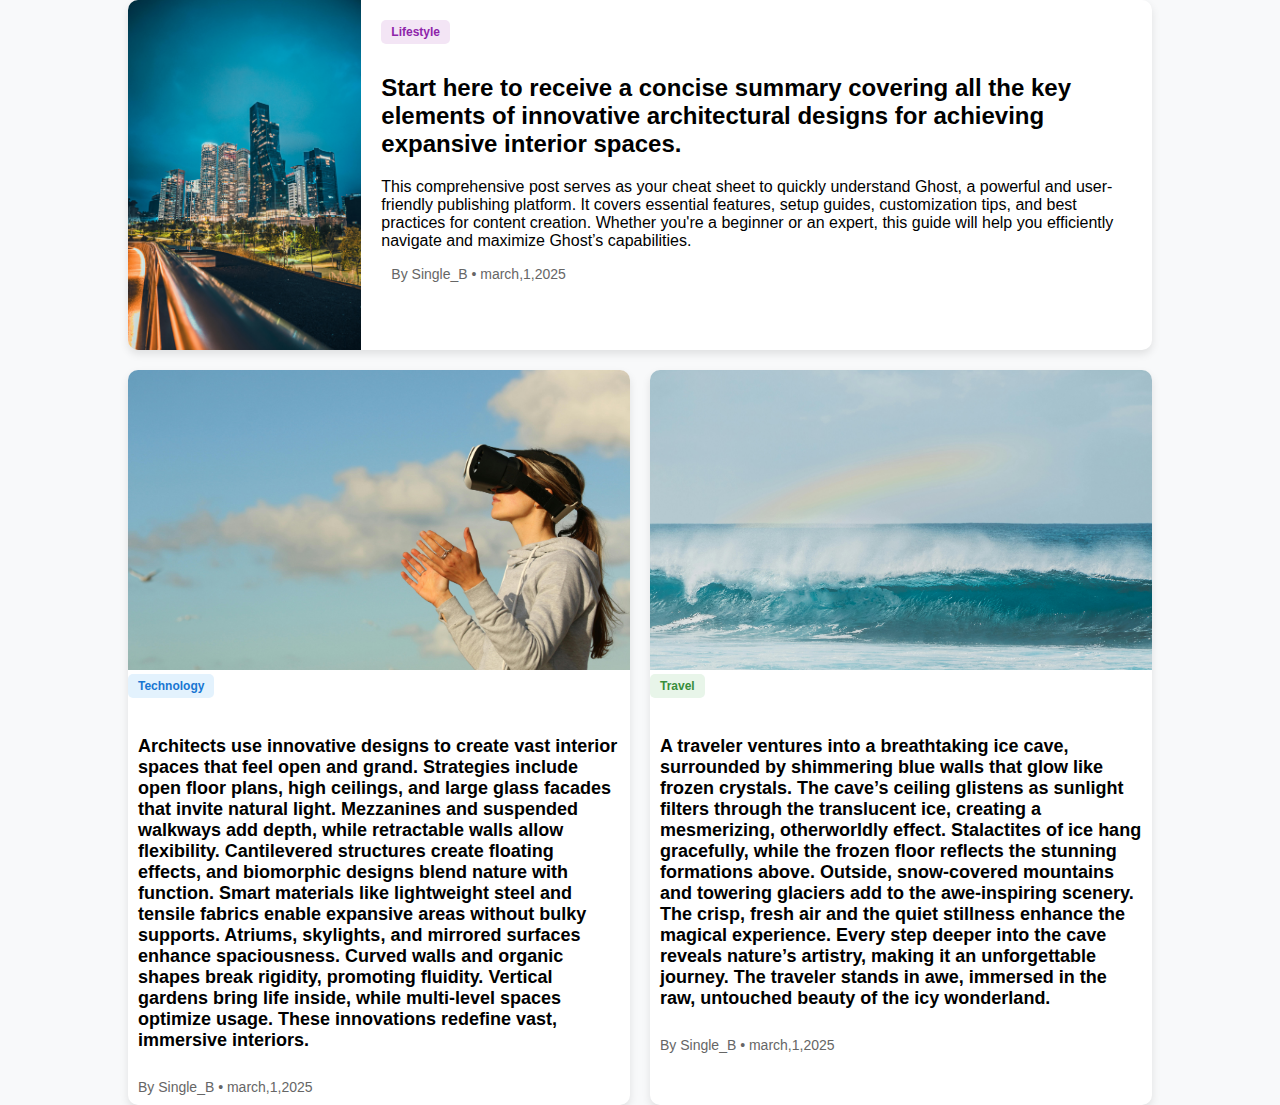
==== hidex.html @ 4338e919 "complete" ====
<!DOCTYPE html>
<html lang="en">
<head>
    <meta charset="UTF-8">
    <meta name="viewport" content="width=device-width, initial-scale=1.0">
    <title>Blog Layout</title>
    <link rel="stylesheet" href="styles.css">
    <style>
        body {
            font-family: Arial, sans-serif;
            background-color: #f8f9fa;
            margin: 0;
            padding: 0;
            display: flex;
            justify-content: center;
            align-items: center;
            min-height: 100vh;
        }
        .container {
            width: 80%;
            max-width: 1200px;
        }
        .main-card {
            display: flex;
            background: #fff;
            border-radius: 10px;
            overflow: hidden;
            margin-bottom: 20px;
            box-shadow: 0 4px 8px rgba(0, 0, 0, 0.1);
        }
        .main-card img {
            width: 50%;
            object-fit: cover;
        }
        .content {
            padding: 20px;
        }
        .tag {
            display: inline-block;
            padding: 5px 10px;
            border-radius: 5px;
            font-size: 12px;
            font-weight: bold;
            margin-bottom: 10px;
        }
        .lifestyle {
            background: #f3e5f5;
            color: #8e24aa;
        }
        .technology {
            background: #e3f2fd;
            color: #1976d2;
        }
        .travel {
            background: #e8f5e9;
            color: #388e3c;
        }
        .sub-cards {
            display: flex;
            gap: 20px;
        }
        .card {
            background: #fff;
            border-radius: 10px;
            overflow: hidden;
            box-shadow: 0 4px 8px rgba(0, 0, 0, 0.1);
            flex: 1;
        }
        .card img {
            width: 100%;
            height: 300px;
            object-fit: cover;
        }
        .card h3 {
            padding: 10px;
            font-size: 18px;
        }
        .author {
            padding: 0 10px 10px;
            font-size: 14px;
            color: #666;
        }
    </style>
</head>
<body>
    <div class="container">
        <div class="main-card">
            <img src="./pexels-andres-ordaz-vega-227887908-12854640.jpg" height="350" width="150" alt="user img">
            <div class="content">
                <span class="tag lifestyle">Lifestyle</span>
                <h2>Start here to receive a concise summary covering all the key elements of innovative architectural
                     designs for achieving expansive interior spaces.</h2>
                <p>This comprehensive post serves as your cheat sheet to quickly understand Ghost, 
                    a powerful and user-friendly publishing platform. It covers essential features,
                     setup guides, customization tips, and best practices for content creation.
                      Whether you're a beginner or an expert, this guide will help you efficiently navigate
                       and maximize Ghost’s capabilities.
                </p>
                <div class="author">By Single_B &bull; march,1,2025</div>
            </div>
        </div>
        <div class="sub-cards">
            <div class="card">
                <img src="./pexels-bradleyhook-123335.jpg" height="150" width="200" alt="Tech Image">
                <span class="tag technology">Technology</span>
                <h3>Architects use innovative designs to create vast interior spaces that feel open and grand.
                     Strategies include open floor plans, high ceilings, and large glass facades that invite natural light.
                      Mezzanines and suspended walkways add depth, while retractable walls allow flexibility.
                       Cantilevered structures create floating effects, and biomorphic designs blend nature with function.
                        Smart materials like lightweight steel and tensile fabrics enable expansive areas without bulky supports.
                         Atriums, skylights, and mirrored surfaces enhance spaciousness.
                          Curved walls and organic shapes break rigidity, promoting fluidity.
                           Vertical gardens bring life inside, while multi-level spaces optimize usage.
                            These innovations redefine vast, immersive interiors.</h3>
                <div class="author">By Single_B &bull; march,1,2025</div>
            </div>
            <div class="card">
                <img src="./pexels-jess-vide-6389728.jpg" height="200" width="150" alt="Travel Image">
                <span class="tag travel">Travel</span>
                <h3>A traveler ventures into a breathtaking ice cave,
                    surrounded by shimmering blue walls that glow like frozen crystals.
                     The cave’s ceiling glistens as sunlight filters through the translucent ice,
                     creating a mesmerizing, otherworldly effect. Stalactites of ice hang gracefully,
                      while the frozen floor reflects the stunning formations above. Outside,
                       snow-covered mountains and towering glaciers add to the awe-inspiring scenery.
                        The crisp, fresh air and the quiet stillness enhance the magical experience.
                         Every step deeper into the cave reveals nature’s artistry,
                          making it an unforgettable journey. The traveler stands in awe,
                           immersed in the raw, untouched beauty of the icy wonderland.</h3>
                <div class="author">By Single_B &bull; march,1,2025</div>
            </div>
        </div>
    </div>
</body>
</html>
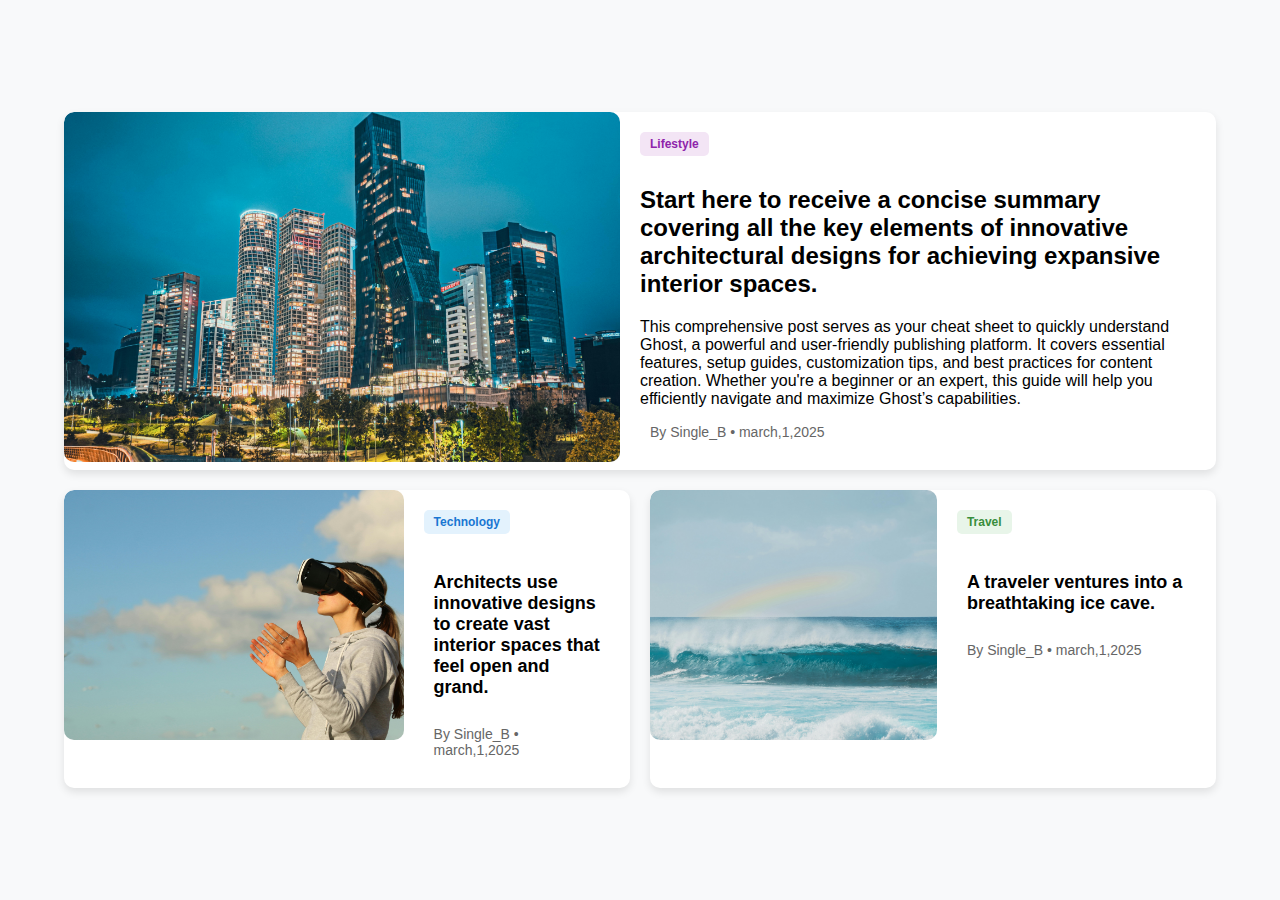
==== commit 1faf6905: "modify cards and image size" ====
--- a/hidex.html
+++ b/hidex.html
@@ -17,7 +17,7 @@
             min-height: 100vh;
         }
         .container {
-            width: 80%;
+            width: 90%;
             max-width: 1200px;
         }
         .main-card {
@@ -30,9 +30,12 @@
         }
         .main-card img {
             width: 50%;
+            height: 350px;
+            border-radius: 10px;
             object-fit: cover;
         }
         .content {
+            width: 50%;
             padding: 20px;
         }
         .tag {
@@ -60,15 +63,17 @@
             gap: 20px;
         }
         .card {
+            width: 50%;
+            display: flex;
             background: #fff;
             border-radius: 10px;
             overflow: hidden;
             box-shadow: 0 4px 8px rgba(0, 0, 0, 0.1);
-            flex: 1;
         }
         .card img {
-            width: 100%;
-            height: 300px;
+            width: 60%;
+            height: 250px;
+            border-radius: 10px;
             object-fit: cover;
         }
         .card h3 {
@@ -85,7 +90,7 @@
 <body>
     <div class="container">
         <div class="main-card">
-            <img src="./pexels-andres-ordaz-vega-227887908-12854640.jpg" height="350" width="150" alt="user img">
+            <img src="./pexels-andres-ordaz-vega-227887908-12854640.jpg" alt="user img">
             <div class="content">
                 <span class="tag lifestyle">Lifestyle</span>
                 <h2>Start here to receive a concise summary covering all the key elements of innovative architectural
@@ -101,33 +106,20 @@
         </div>
         <div class="sub-cards">
             <div class="card">
-                <img src="./pexels-bradleyhook-123335.jpg" height="150" width="200" alt="Tech Image">
-                <span class="tag technology">Technology</span>
-                <h3>Architects use innovative designs to create vast interior spaces that feel open and grand.
-                     Strategies include open floor plans, high ceilings, and large glass facades that invite natural light.
-                      Mezzanines and suspended walkways add depth, while retractable walls allow flexibility.
-                       Cantilevered structures create floating effects, and biomorphic designs blend nature with function.
-                        Smart materials like lightweight steel and tensile fabrics enable expansive areas without bulky supports.
-                         Atriums, skylights, and mirrored surfaces enhance spaciousness.
-                          Curved walls and organic shapes break rigidity, promoting fluidity.
-                           Vertical gardens bring life inside, while multi-level spaces optimize usage.
-                            These innovations redefine vast, immersive interiors.</h3>
-                <div class="author">By Single_B &bull; march,1,2025</div>
+                <img src="./pexels-bradleyhook-123335.jpg" alt="Tech Image">
+                <div class="content"> 
+                    <span class="tag technology">Technology</span>
+                    <h3>Architects use innovative designs to create vast interior spaces that feel open and grand.</h3>
+                    <div class="author">By Single_B &bull; march,1,2025</div>
+                </div>
             </div>
             <div class="card">
-                <img src="./pexels-jess-vide-6389728.jpg" height="200" width="150" alt="Travel Image">
-                <span class="tag travel">Travel</span>
-                <h3>A traveler ventures into a breathtaking ice cave,
-                    surrounded by shimmering blue walls that glow like frozen crystals.
-                     The cave’s ceiling glistens as sunlight filters through the translucent ice,
-                     creating a mesmerizing, otherworldly effect. Stalactites of ice hang gracefully,
-                      while the frozen floor reflects the stunning formations above. Outside,
-                       snow-covered mountains and towering glaciers add to the awe-inspiring scenery.
-                        The crisp, fresh air and the quiet stillness enhance the magical experience.
-                         Every step deeper into the cave reveals nature’s artistry,
-                          making it an unforgettable journey. The traveler stands in awe,
-                           immersed in the raw, untouched beauty of the icy wonderland.</h3>
-                <div class="author">By Single_B &bull; march,1,2025</div>
+                <img src="./pexels-jess-vide-6389728.jpg" alt="Travel Image">
+                <div class="content">
+                    <span class="tag travel">Travel</span>
+                    <h3>A traveler ventures into a breathtaking ice cave.</h3>
+                    <div class="author">By Single_B &bull; march,1,2025</div>
+                </div>
             </div>
         </div>
     </div>
